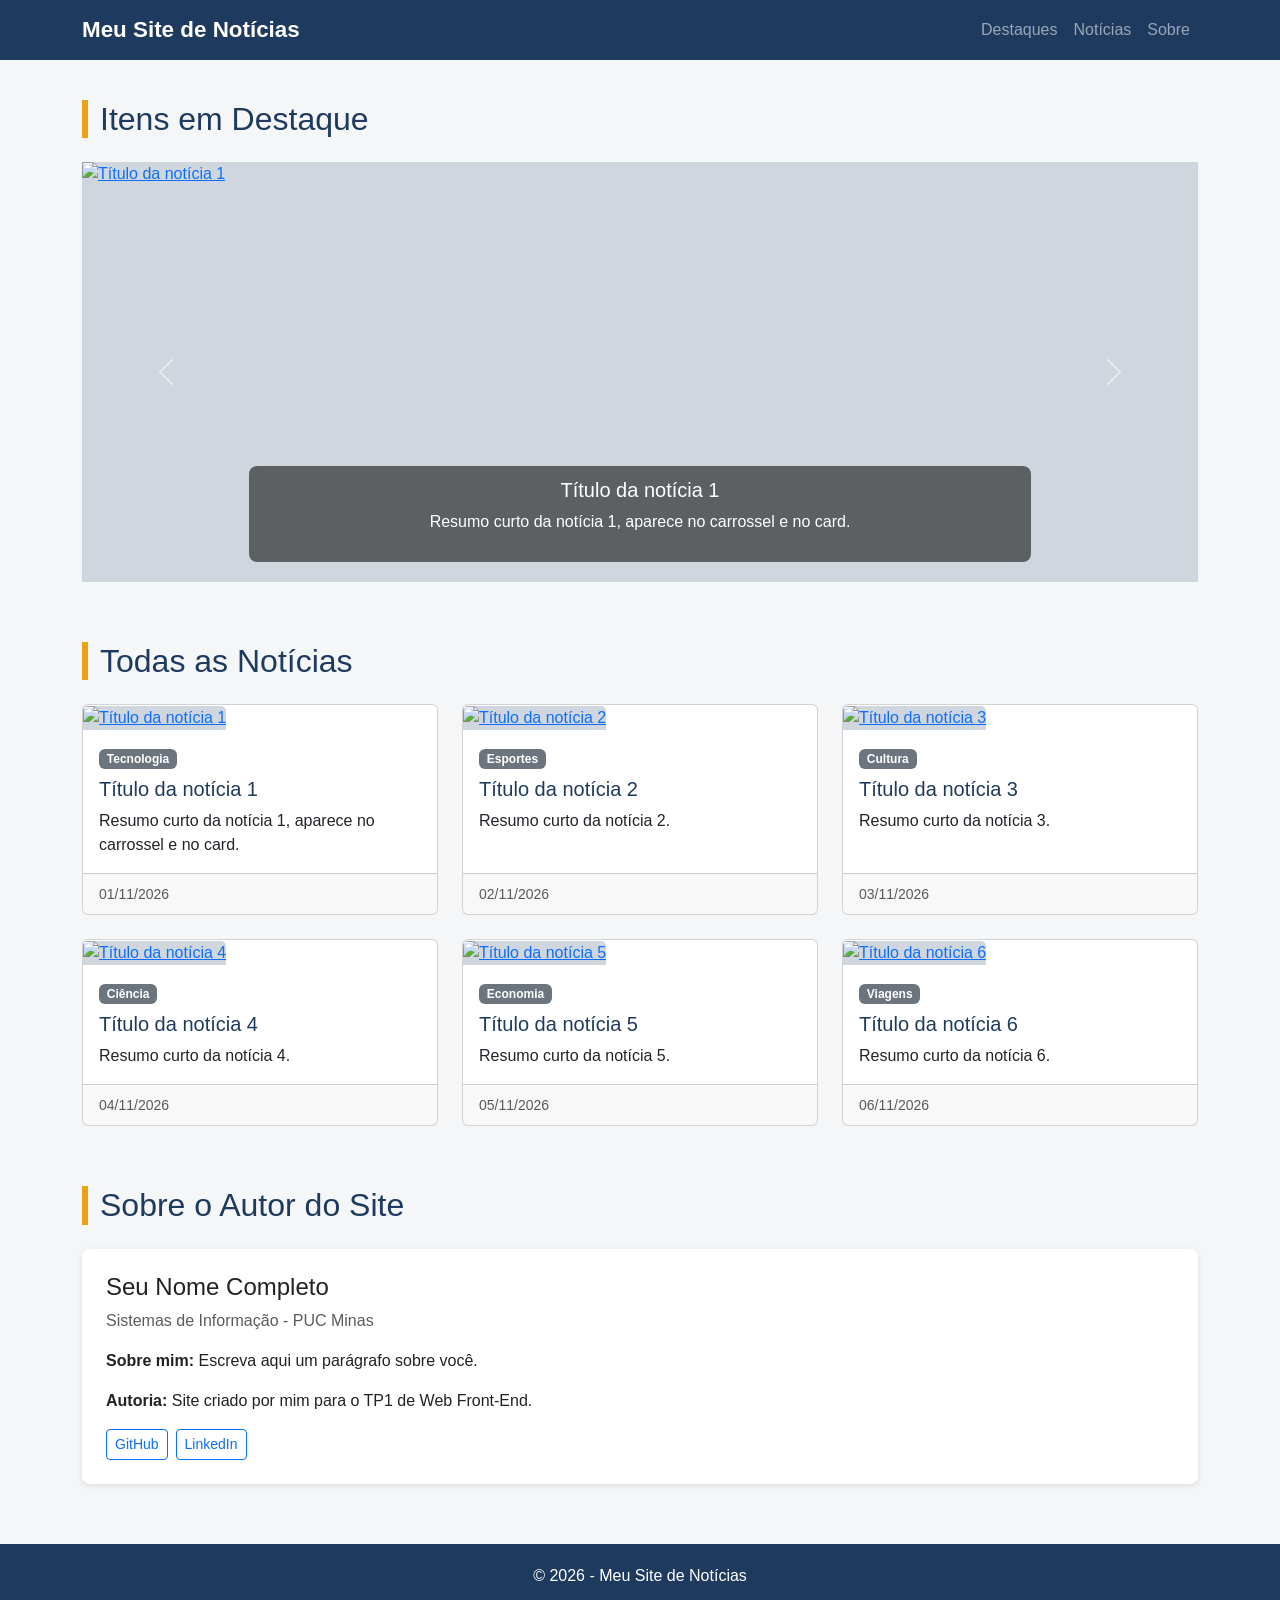
==== index.html @ 1aadcd32 "salvar" ====
<!DOCTYPE html>
<html lang="pt-BR">
<head>
  <meta charset="UTF-8">
  <meta name="viewport" content="width=device-width, initial-scale=1">
  <title>Meu Site de Notícias</title>

  <!-- Bootstrap -->
  <link href="https://cdn.jsdelivr.net/npm/bootstrap@5.3.3/dist/css/bootstrap.min.css" rel="stylesheet">
  <!-- Seu CSS -->
  <link rel="stylesheet" href="assets/css/styles.css">
</head>
<body>

  <!-- CABEÇALHO: logo + menu -->
  <header>
    <nav class="navbar navbar-expand-md navbar-dark cabecalho">
      <div class="container">
        <a class="navbar-brand logo" href="index.html">Meu Site de Notícias</a>
        <button class="navbar-toggler" type="button" data-bs-toggle="collapse" data-bs-target="#menu">
          <span class="navbar-toggler-icon"></span>
        </button>
        <div class="collapse navbar-collapse" id="menu">
          <ul class="navbar-nav ms-auto">
            <li class="nav-item"><a class="nav-link" href="#destaques">Destaques</a></li>
            <li class="nav-item"><a class="nav-link" href="#noticias">Notícias</a></li>
            <li class="nav-item"><a class="nav-link" href="#aluno">Sobre</a></li>
          </ul>
        </div>
      </div>
    </nav>
  </header>

  <main>
    <!-- SEÇÃO 1: carrossel de destaques (montado pelo JS) -->
    <section id="destaques" class="container secao">
      <h2 class="titulo-secao">Itens em Destaque</h2>
      <div id="carrossel" class="carousel slide" data-bs-ride="carousel">
        <div class="carousel-inner" id="carrossel-itens"></div>

        <button class="carousel-control-prev" type="button" data-bs-target="#carrossel" data-bs-slide="prev">
          <span class="carousel-control-prev-icon"></span>
          <span class="visually-hidden">Anterior</span>
        </button>
        <button class="carousel-control-next" type="button" data-bs-target="#carrossel" data-bs-slide="next">
          <span class="carousel-control-next-icon"></span>
          <span class="visually-hidden">Próximo</span>
        </button>
      </div>
    </section>

    <!-- SEÇÃO 2: cards com todas as notícias (montado pelo JS) -->
    <section id="noticias" class="container secao">
      <h2 class="titulo-secao">Todas as Notícias</h2>
      <div class="row row-cols-1 row-cols-sm-2 row-cols-lg-3 g-4" id="lista-cards"></div>
    </section>

    <!-- SEÇÃO 3: informações do aluno (montado pelo JS) -->
    <section id="aluno" class="container secao">
      <h2 class="titulo-secao">Sobre o Autor do Site</h2>
      <div id="info-aluno" class="caixa-aluno"></div>
    </section>
  </main>

  <footer class="rodape">
    <p class="mb-0">© 2026 - Meu Site de Notícias</p>
  </footer>

  <script src="https://cdn.jsdelivr.net/npm/bootstrap@5.3.3/dist/js/bootstrap.bundle.min.js"></script>
  <script src="assets/js/app.js"></script>
</body>
</html>

<link rel="stylesheet" href="assents/style.css">
<script src="assents/app.js"></script>
---- assents/style.css ----
/* ===== CORES (troque aqui pelas do seu site) ===== */
:root {
  --cor-principal: #1f3a5f;
  --cor-destaque: #e8a317;
  --cor-fundo: #f4f6f8;
  --cor-texto: #222;
}

body {
  background-color: var(--cor-fundo);
  color: var(--cor-texto);
  font-family: Arial, Helvetica, sans-serif;
}

/* ===== CABEÇALHO ===== */
.cabecalho {
  background-color: var(--cor-principal);
}
.logo {
  font-weight: bold;
  font-size: 1.4rem;
}

/* ===== SEÇÕES ===== */
.secao {
  padding-top: 40px;
  padding-bottom: 20px;
}
.titulo-secao {
  color: var(--cor-principal);
  border-left: 6px solid var(--cor-destaque);
  padding-left: 12px;
  margin-bottom: 24px;
}

/* ===== CARROSSEL ===== */
.carousel-item img {
  height: 420px;
  object-fit: cover;
  background-color: #cfd6dd; /* aparece enquanto você não colocar a foto */
}
.carousel-caption {
  background-color: rgba(0, 0, 0, 0.55);
  border-radius: 8px;
  padding: 12px;
}
.carousel-caption a {
  color: #fff;
  text-decoration: none;
}
.carousel-caption a:hover {
  text-decoration: underline;
}

/* ===== CARDS ===== */
.card img {
  height: 200px;
  object-fit: cover;
  background-color: #cfd6dd;
}
.card-title a {
  color: var(--cor-principal);
  text-decoration: none;
}
.card-title a:hover {
  text-decoration: underline;
}
.card {
  transition: transform 0.2s;
}
.card:hover {
  transform: translateY(-4px);
}

/* ===== ALUNO ===== */
.caixa-aluno {
  background-color: #fff;
  border-radius: 8px;
  padding: 24px;
  box-shadow: 0 2px 6px rgba(0, 0, 0, 0.1);
}

/* ===== DETALHE ===== */
.detalhe-imagem {
  width: 100%;
  max-height: 420px;
  object-fit: cover;
  border-radius: 8px;
  background-color: #cfd6dd;
  min-height: 200px;
}
.detalhe-info {
  background-color: #fff;
  border-radius: 8px;
  padding: 24px;
  box-shadow: 0 2px 6px rgba(0, 0, 0, 0.1);
}
.detalhe-meta {
  color: #666;
  font-size: 0.95rem;
}

/* ===== RODAPÉ ===== */
.rodape {
  background-color: var(--cor-principal);
  color: #fff;
  text-align: center;
  padding: 20px;
  margin-top: 40px;
}

/* ===== RESPONSIVIDADE (media queries) ===== */

/* Tablet */
@media (max-width: 992px) {
  .carousel-item img {
    height: 340px;
  }
}

/* Celular */
@media (max-width: 576px) {
  .carousel-item img {
    height: 220px;
  }
  .carousel-caption {
    position: static;      /* legenda vai para baixo da imagem */
    background-color: var(--cor-principal);
    border-radius: 0;
  }
  .carousel-caption h5 {
    font-size: 1rem;
  }
  .logo {
    font-size: 1.1rem;
  }
  .titulo-secao {
    font-size: 1.4rem;
  }
  .detalhe-info {
    padding: 16px;
  }
}
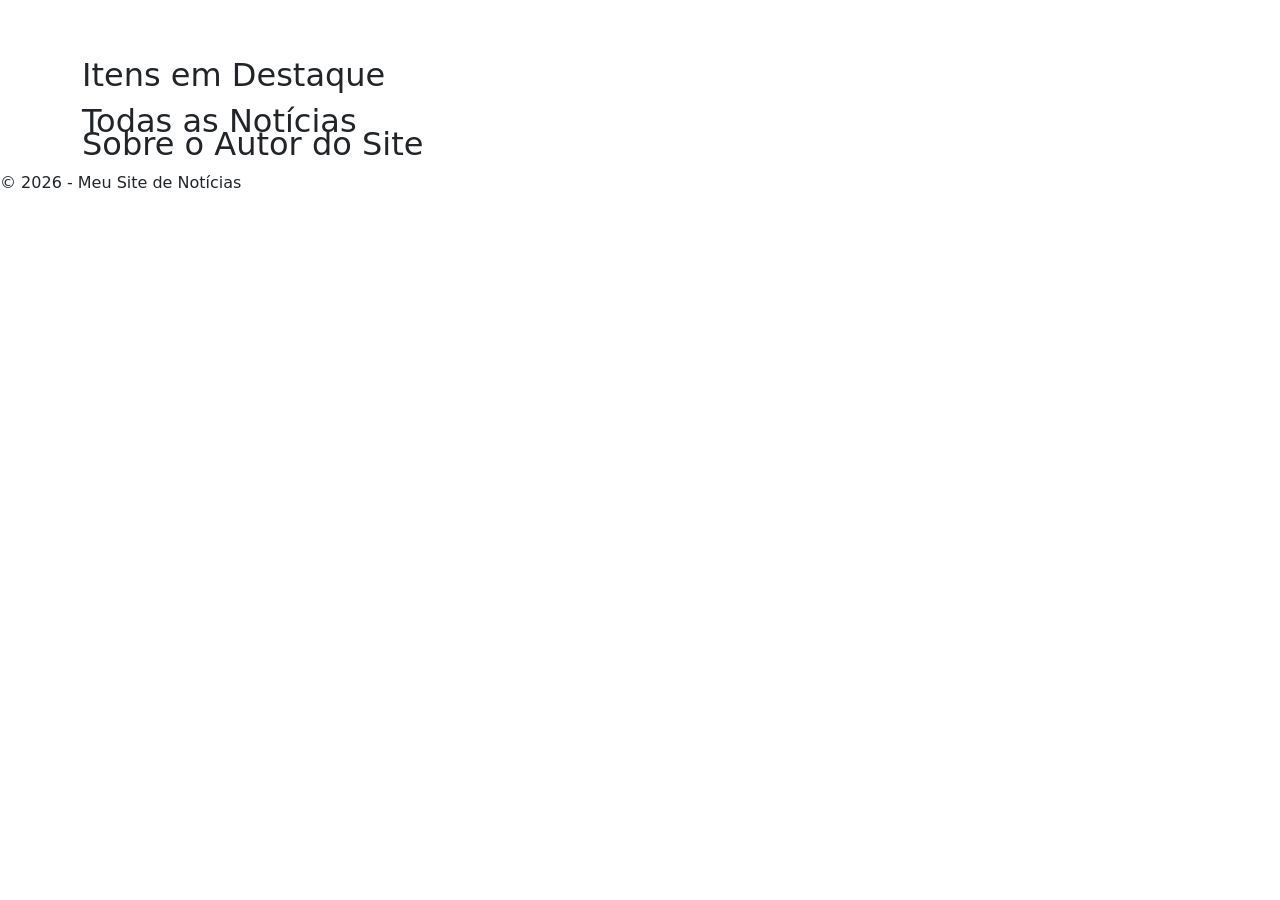
==== commit 5ee35343: "salvar" ====
--- a/index.html
+++ b/index.html
@@ -69,7 +69,4 @@
   <script src="https://cdn.jsdelivr.net/npm/bootstrap@5.3.3/dist/js/bootstrap.bundle.min.js"></script>
   <script src="assets/js/app.js"></script>
 </body>
-</html>
-
-<link rel="stylesheet" href="assents/style.css">
-<script src="assents/app.js"></script>+</html>
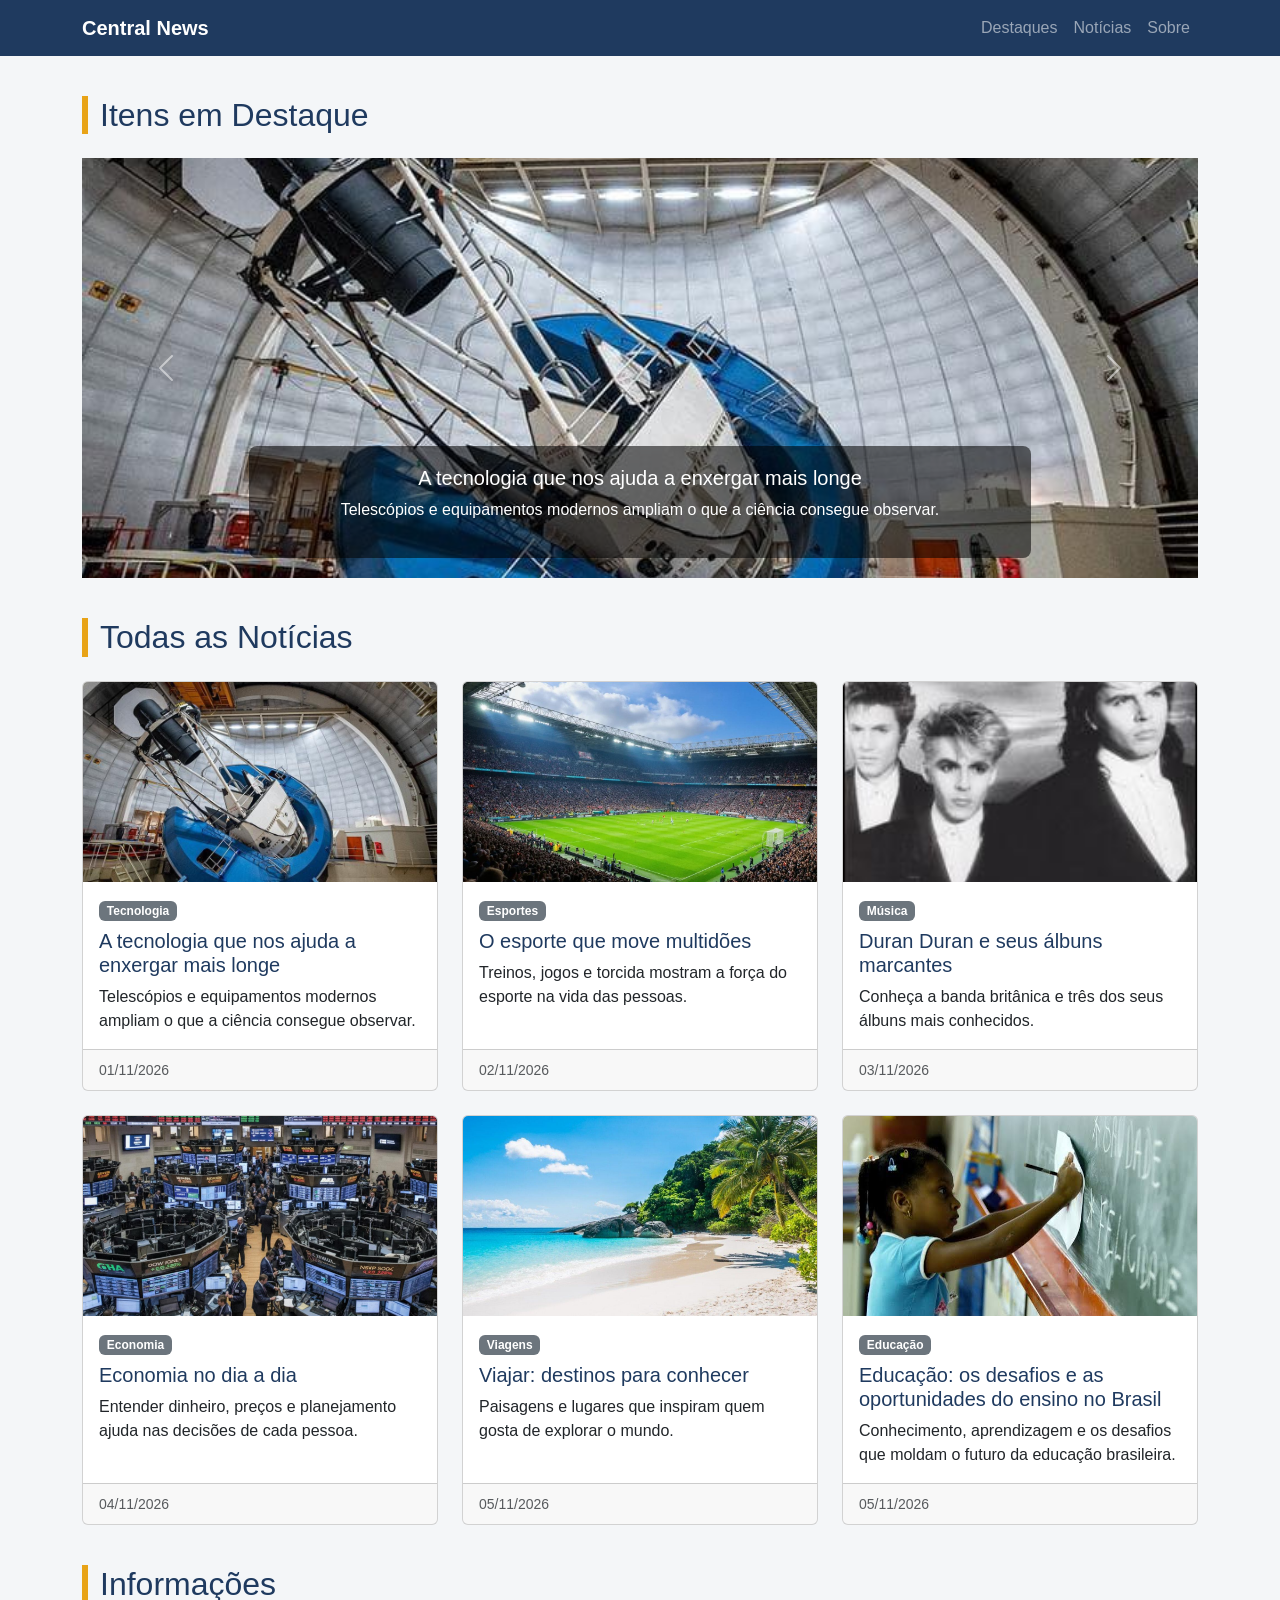
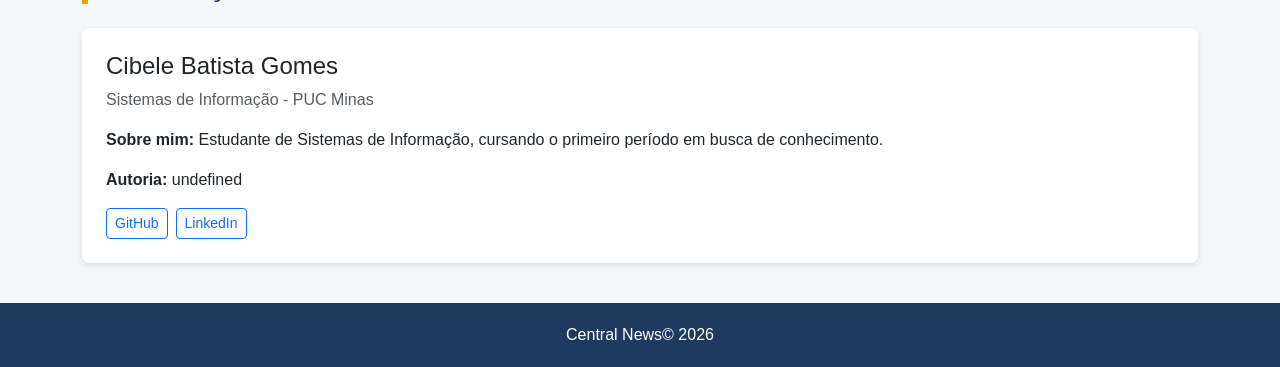
==== commit f37447fb: "salvar" ====
--- a/index.html
+++ b/index.html
@@ -1,72 +1,153 @@
 <!DOCTYPE html>
 <html lang="pt-BR">
 <head>
-  <meta charset="UTF-8">
-  <meta name="viewport" content="width=device-width, initial-scale=1">
-  <title>Meu Site de Notícias</title>
-
-  <!-- Bootstrap -->
-  <link href="https://cdn.jsdelivr.net/npm/bootstrap@5.3.3/dist/css/bootstrap.min.css" rel="stylesheet">
-  <!-- Seu CSS -->
-  <link rel="stylesheet" href="assets/css/styles.css">
+<meta charset="UTF-8">
+<meta name="viewport" content="width=device-width, initial-scale=1">
+<title>Central News</title>
+<link href="https://cdn.jsdelivr.net/npm/bootstrap@5.3.3/dist/css/bootstrap.min.css" rel="stylesheet">
+<style>
+  body { background:#f4f6f8; font-family:Arial,sans-serif; }
+  .cabecalho { background:#1f3a5f; }
+  .secao { padding-top:40px; }
+  .titulo-secao { color:#1f3a5f; border-left:6px solid #e8a317; padding-left:12px; margin-bottom:24px; }
+  .carousel-item img { height:420px; object-fit:cover; background:#cfd6dd; }
+  .carousel-caption { background:rgba(0,0,0,.55); border-radius:8px; }
+  .carousel-caption a { color:#fff; text-decoration:none; }
+  .card img { height:200px; object-fit:cover; background:#cfd6dd; }
+  .card-title a { color:#1f3a5f; text-decoration:none; }
+  .caixa-aluno { background:#fff; border-radius:8px; padding:24px; box-shadow:0 2px 6px rgba(0,0,0,.1); }
+  .rodape { background:#1f3a5f; color:#fff; text-align:center; padding:20px; margin-top:40px; }
+  @media (max-width:992px){ .carousel-item img{height:340px;} }
+  @media (max-width:576px){
+    .carousel-item img{height:220px;}
+    .carousel-caption{position:static; background:#1f3a5f; border-radius:0;}
+  }
+</style>
 </head>
 <body>
 
-  <!-- CABEÇALHO: logo + menu -->
-  <header>
-    <nav class="navbar navbar-expand-md navbar-dark cabecalho">
-      <div class="container">
-        <a class="navbar-brand logo" href="index.html">Meu Site de Notícias</a>
-        <button class="navbar-toggler" type="button" data-bs-toggle="collapse" data-bs-target="#menu">
-          <span class="navbar-toggler-icon"></span>
-        </button>
-        <div class="collapse navbar-collapse" id="menu">
-          <ul class="navbar-nav ms-auto">
-            <li class="nav-item"><a class="nav-link" href="#destaques">Destaques</a></li>
-            <li class="nav-item"><a class="nav-link" href="#noticias">Notícias</a></li>
-            <li class="nav-item"><a class="nav-link" href="#aluno">Sobre</a></li>
-          </ul>
-        </div>
-      </div>
-    </nav>
-  </header>
+<nav class="navbar navbar-expand-md navbar-dark cabecalho">
+  <div class="container">
+    <a class="navbar-brand fw-bold" href="index.html">Central News</a>
+    <button class="navbar-toggler" data-bs-toggle="collapse" data-bs-target="#menu"><span class="navbar-toggler-icon"></span></button>
+    <div class="collapse navbar-collapse" id="menu">
+      <ul class="navbar-nav ms-auto">
+        <li class="nav-item"><a class="nav-link" href="#destaques">Destaques</a></li>
+        <li class="nav-item"><a class="nav-link" href="#noticias">Notícias</a></li>
+        <li class="nav-item"><a class="nav-link" href="#aluno">Sobre</a></li>
+      </ul>
+    </div>
+  </div>
+</nav>
 
-  <main>
-    <!-- SEÇÃO 1: carrossel de destaques (montado pelo JS) -->
-    <section id="destaques" class="container secao">
-      <h2 class="titulo-secao">Itens em Destaque</h2>
-      <div id="carrossel" class="carousel slide" data-bs-ride="carousel">
-        <div class="carousel-inner" id="carrossel-itens"></div>
+<section id="destaques" class="container secao">
+  <h2 class="titulo-secao">Itens em Destaque</h2>
+  <div id="carrossel" class="carousel slide" data-bs-ride="carousel">
+    <div class="carousel-inner" id="carrossel-itens"></div>
+    <button class="carousel-control-prev" data-bs-target="#carrossel" data-bs-slide="prev"><span class="carousel-control-prev-icon"></span></button>
+    <button class="carousel-control-next" data-bs-target="#carrossel" data-bs-slide="next"><span class="carousel-control-next-icon"></span></button>
+  </div>
+</section>
 
-        <button class="carousel-control-prev" type="button" data-bs-target="#carrossel" data-bs-slide="prev">
-          <span class="carousel-control-prev-icon"></span>
-          <span class="visually-hidden">Anterior</span>
-        </button>
-        <button class="carousel-control-next" type="button" data-bs-target="#carrossel" data-bs-slide="next">
-          <span class="carousel-control-next-icon"></span>
-          <span class="visually-hidden">Próximo</span>
-        </button>
-      </div>
-    </section>
+<section id="noticias" class="container secao">
+  <h2 class="titulo-secao">Todas as Notícias</h2>
+  <div class="row row-cols-1 row-cols-sm-2 row-cols-lg-3 g-4" id="lista-cards"></div>
+</section>
 
-    <!-- SEÇÃO 2: cards com todas as notícias (montado pelo JS) -->
-    <section id="noticias" class="container secao">
-      <h2 class="titulo-secao">Todas as Notícias</h2>
-      <div class="row row-cols-1 row-cols-sm-2 row-cols-lg-3 g-4" id="lista-cards"></div>
-    </section>
+<section id="aluno" class="container secao">
+  <h2 class="titulo-secao">Informações</h2>
+  <div id="info-aluno" class="caixa-aluno"></div>
+</section>
 
-    <!-- SEÇÃO 3: informações do aluno (montado pelo JS) -->
-    <section id="aluno" class="container secao">
-      <h2 class="titulo-secao">Sobre o Autor do Site</h2>
-      <div id="info-aluno" class="caixa-aluno"></div>
-    </section>
-  </main>
+<footer class="rodape">Central News© 2026</footer>
 
-  <footer class="rodape">
-    <p class="mb-0">© 2026 - Meu Site de Notícias</p>
-  </footer>
+<script src="https://cdn.jsdelivr.net/npm/bootstrap@5.3.3/dist/js/bootstrap.bundle.min.js"></script>
+<script>
+const dados = { noticias: [
+  { id:1, titulo:"A tecnologia que nos ajuda a enxergar mais longe", 
+  descricao:"Telescópios e equipamentos modernos ampliam o que a ciência consegue observar.", 
+  categoria:"Tecnologia", data:"2026-11-01",
+   destaque:true, 
+   imagem_principal:"img/tec1.png" },
 
-  <script src="https://cdn.jsdelivr.net/npm/bootstrap@5.3.3/dist/js/bootstrap.bundle.min.js"></script>
-  <script src="assets/js/app.js"></script>
+  { id:2, titulo:"O esporte que move multidões",
+   descricao:"Treinos, jogos e torcida mostram a força do esporte na vida das pessoas.",
+    categoria:"Esportes",
+     data:"2026-11-02",
+      destaque:false,
+       imagem_principal:"img/esp1.png" },
+
+  { id:3, titulo:"Duran Duran e seus álbuns marcantes",
+   descricao:"Conheça a banda britânica e três dos seus álbuns mais conhecidos.",
+    categoria:"Música", data:"2026-11-03",
+     destaque:true,
+      imagem_principal:"img/notorius.png"},
+
+  { id:4, titulo:"Economia no dia a dia",
+   descricao:"Entender dinheiro, preços e planejamento ajuda nas decisões de cada pessoa.",
+    categoria:"Economia",
+     data:"2026-11-04",
+      destaque:false,
+       imagem_principal:"img/eco1.png" },
+
+  { id:5, titulo:"Viajar: destinos para conhecer",
+   descricao:"Paisagens e lugares que inspiram quem gosta de explorar o mundo.",
+    categoria:"Viagens",
+     data:"2026-11-05",
+      destaque:true,
+       imagem_principal:"img/viag1.png" },
+
+  {  id: 6,
+    titulo: "Educação: os desafios e as oportunidades do ensino no Brasil",
+    descricao: "Conhecimento, aprendizagem e os desafios que moldam o futuro da educação brasileira.",
+    categoria: "Educação",
+    data: "2026-11-05",
+    destaque: true,
+    imagem_principal: "img/edu1.png"}]
+  }
+
+const aluno = {
+  nome:"Cibele Batista Gomes",
+  curso:"Sistemas de Informação - PUC Minas",
+  sobre:"Estudante de Sistemas de Informação, cursando o primeiro período em busca de conhecimento.",
+  
+  redes:[ {nome:"GitHub", link:"https://github.com/cibelebgms"}, {nome:"LinkedIn", link:"https://github.com/cibelebgms"} ]
+};
+
+function formatarData(d){ return new Date(d+"T00:00:00").toLocaleDateString("pt-BR"); }
+
+/*Carrossel*/
+let html = "";
+dados.noticias.filter(n => n.destaque).forEach((n,i) => {
+  html += `<div class="carousel-item ${i===0?"active":""}">
+    <a href="detalhe.html?id=${n.id}"><img src="${n.imagem_principal}" class="d-block w-100" alt="${n.titulo}"></a>
+    <div class="carousel-caption"><h5><a href="detalhe.html?id=${n.id}">${n.titulo}</a></h5><p>${n.descricao}</p></div>
+  </div>`;
+});
+document.getElementById("carrossel-itens").innerHTML = html;
+
+/*Cards*/
+html = "";
+dados.noticias.forEach(n => {
+  html += `<div class="col"><div class="card h-100">
+    <a href="detalhe.html?id=${n.id}"><img src="${n.imagem_principal}" class="card-img-top" alt="${n.titulo}"></a>
+    <div class="card-body">
+      <span class="badge bg-secondary mb-2">${n.categoria}</span>
+      <h5 class="card-title"><a href="detalhe.html?id=${n.id}">${n.titulo}</a></h5>
+      <p class="card-text">${n.descricao}</p>
+    </div>
+    <div class="card-footer"><small class="text-muted">${formatarData(n.data)}</small></div>
+  </div></div>`;
+});
+document.getElementById("lista-cards").innerHTML = html;
+
+/*aluno*/
+let redes = "";
+aluno.redes.forEach(r => { redes += `<a href="${r.link}" target="_blank" class="btn btn-outline-primary btn-sm me-2">${r.nome}</a>`; });
+document.getElementById("info-aluno").innerHTML =
+  `<h4>${aluno.nome}</h4><p class="text-muted">${aluno.curso}</p>
+   <p><strong>Sobre mim:</strong> ${aluno.sobre}</p><p><strong>Autoria:</strong> ${aluno.autoria}</p><div>${redes}</div>`;
+</script>
+<script src="assets/app.js"></script>
 </body>
 </html>
